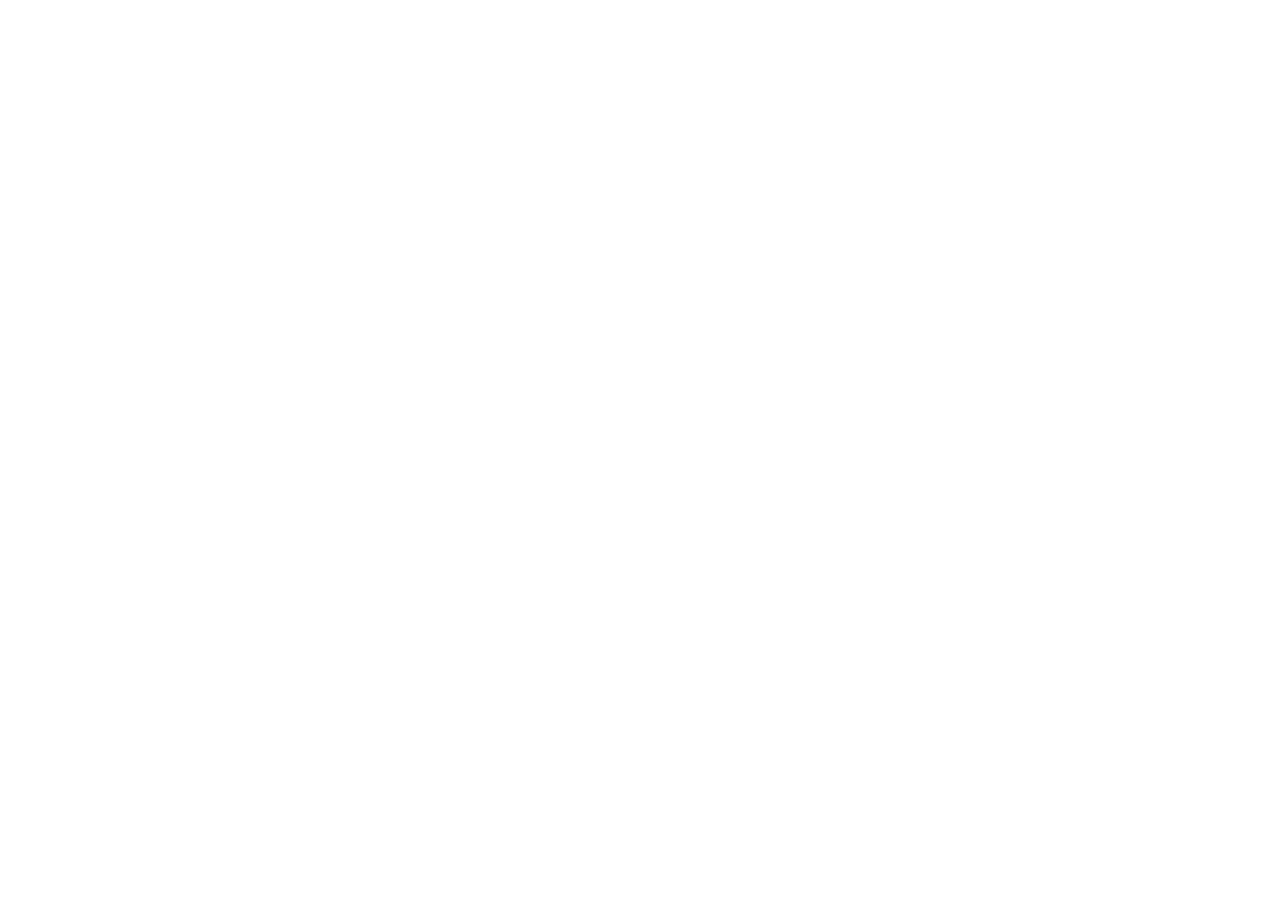
==== src/index.html @ 1e064d20 "setup develop branch and ready" ====
<!DOCTYPE html>
<html lang="en">
  <head>
    <meta charset="UTF-8" />
    <meta http-equiv="X-UA-Compatible" content="IE=edge" />
    <meta name="viewport" content="width=device-width, initial-scale=1.0" />
    <title>Candy Shop</title>
  </head>
  <body></body>
</html>
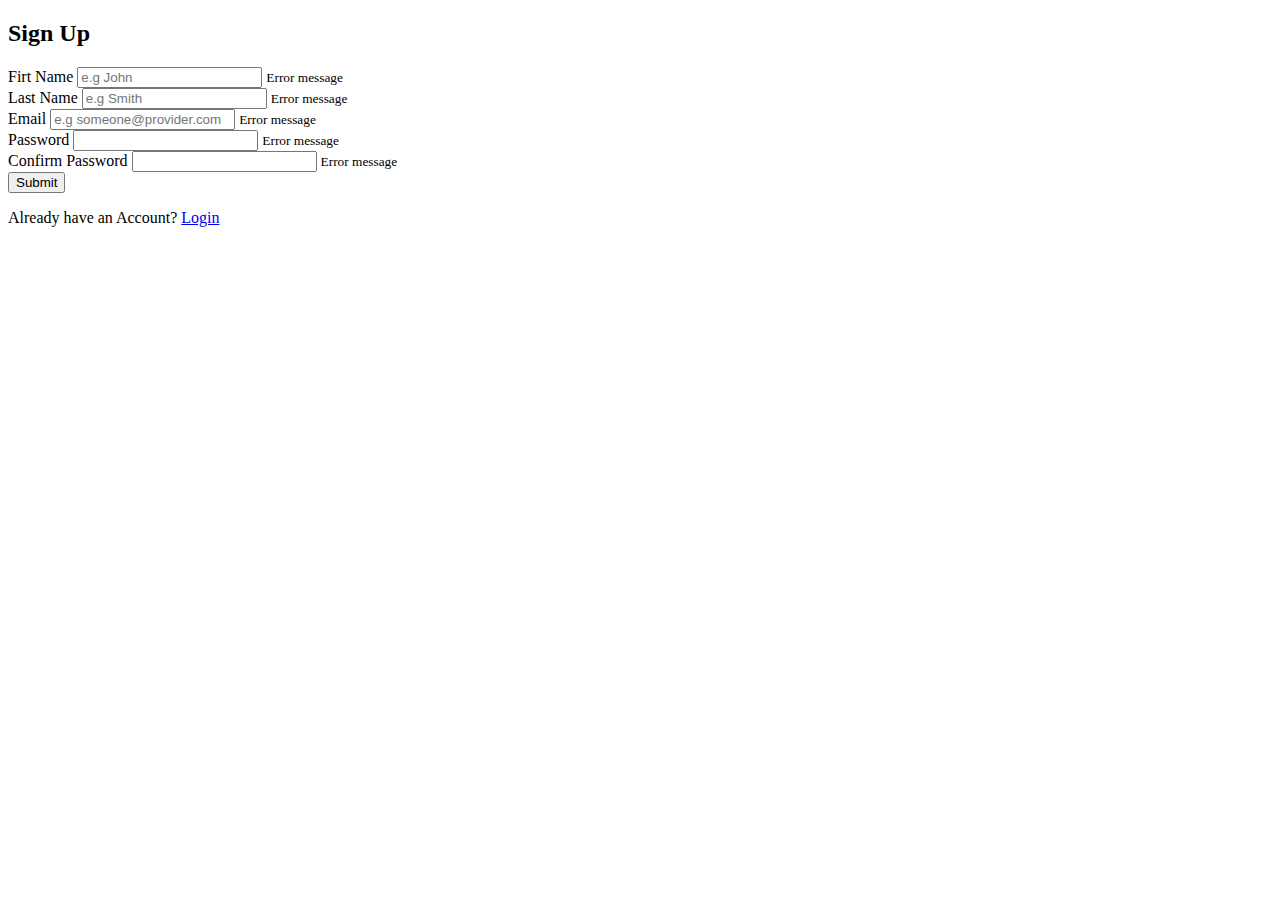
==== commit a29709a4: "signUp and login page done!" ====
--- a/src/index.html
+++ b/src/index.html
@@ -4,7 +4,51 @@
     <meta charset="UTF-8" />
     <meta http-equiv="X-UA-Compatible" content="IE=edge" />
     <meta name="viewport" content="width=device-width, initial-scale=1.0" />
-    <title>Candy Shop</title>
+    <link rel="stylesheet" href="/src/style.css" />
+    <title>ProShop</title>
   </head>
+
+  <div class="container">
+    <form id="form" class="form">
+      <h2>Sign Up</h2>
+
+      <div class="form-control">
+        <label for="first-name">Firt Name</label>
+        <input type="text" id="first-name" placeholder="e.g John" />
+        <small>Error message</small>
+      </div>
+
+      <div class="form-control">
+        <label for="last-name">Last Name</label>
+        <input type="text" id="last-name" placeholder="e.g Smith" />
+        <small>Error message</small>
+      </div>
+
+      <div class="form-control">
+        <label for="email">Email</label>
+        <input type="text" id="email" placeholder="e.g someone@provider.com" />
+        <small>Error message</small>
+      </div>
+
+      <div class="form-control">
+        <label for="password">Password</label>
+        <input type="password" id="password" placeholder="" />
+        <small>Error message</small>
+      </div>
+
+      <div class="form-control">
+        <label for="confirm-password">Confirm Password</label>
+        <input type="password" id="confirm-password" placeholder="" />
+        <small>Error message</small>
+      </div>
+      <button type="button">Submit</button>
+    </form>
+  </div>
+
+  <div class="header">
+    <p class="already-have-account" ></p>Already have an Account? <a href="login.html">Login</a></p>
+  </div>
+
+  <script src="/src/script.js"></script>
   <body></body>
 </html>
--- a/src/style.css
+++ b/src/style.css
@@ -0,0 +1 @@
+@import url("https://fonts.googleapis.com/css2?family=Open+Sans&display=swap");
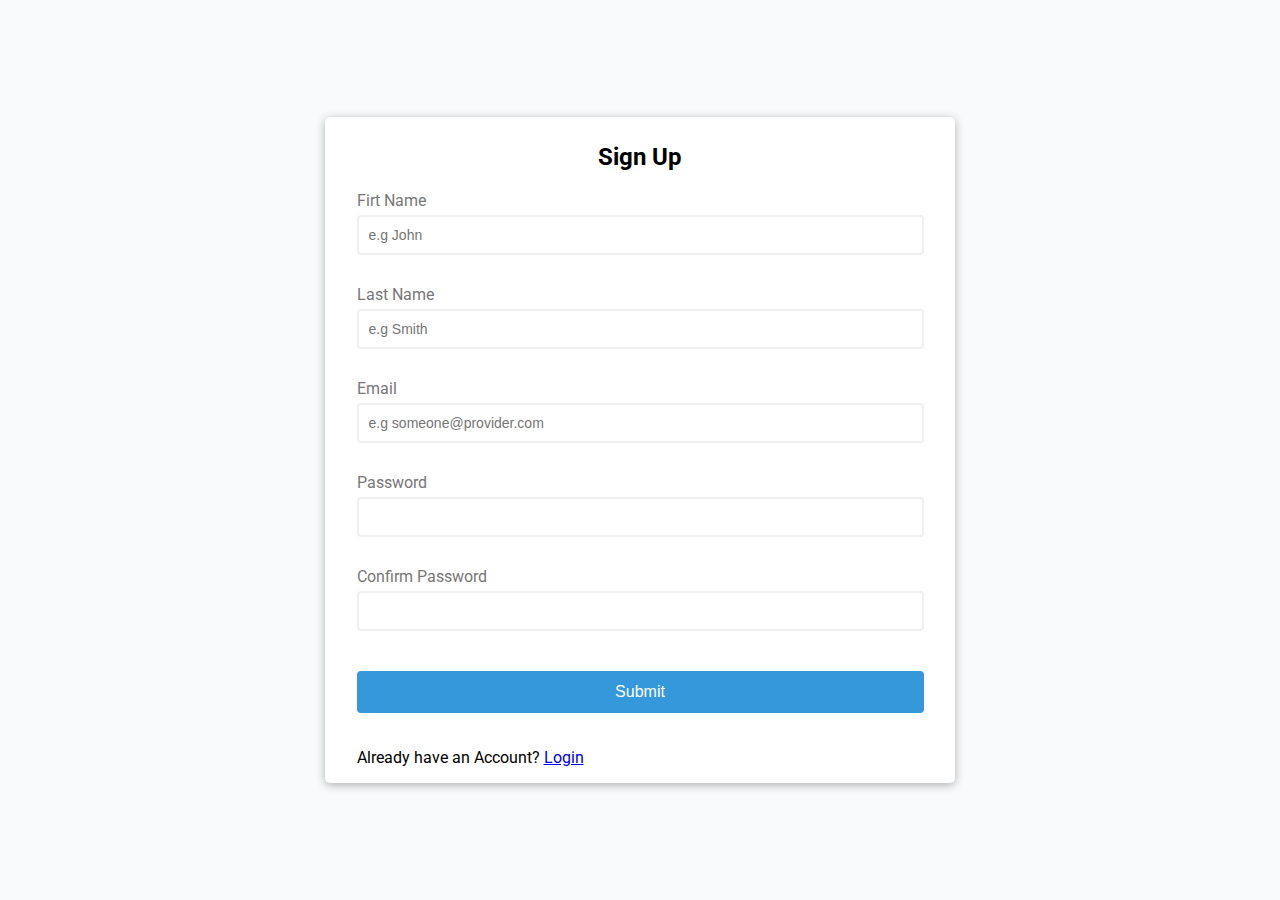
==== commit 65010c80: "basic sign up page done" ====
--- a/src/index.html
+++ b/src/index.html
@@ -43,12 +43,16 @@
       </div>
       <button type="button">Submit</button>
     </form>
+
+    <br>
+    <div class="login-label">
+      <p class="already-have-account" ></p>Already have an Account? <a href="login.html">Login</a></p>
+    </div>
+
+
   </div>
 
-  <div class="header">
-    <p class="already-have-account" ></p>Already have an Account? <a href="login.html">Login</a></p>
-  </div>
-
+  
   <script src="/src/script.js"></script>
   <body></body>
 </html>
--- a/src/style.css
+++ b/src/style.css
@@ -1 +1,103 @@
-@import url("https://fonts.googleapis.com/css2?family=Open+Sans&display=swap");
+/* @import url('https://fonts.googleapis.com/css2?family=Open+Sans:wdth,wght@82.3,375;100,300&display=swap'); */
+
+@import url('https://fonts.googleapis.com/css2?family=Roboto:wght@300;400&display=swap');
+
+:root {
+  --success-color: #2ecc71;
+  --error-color: #e74c3c;
+}
+
+* {
+  box-sizing: border-box;
+}
+body {
+  background-color: #f9fafb;
+  font-family: Roboto, sans-serif;
+  display: flex;
+  align-items: center;
+  justify-content: center;
+  min-height: 100vh;
+  margin: 0;
+}
+
+.container {
+  background-color: #fff;
+  border-radius: 5px;
+  box-shadow: 0 2px 10px rgba(0, 0, 0, 0.3);
+  /* width: 400px; */
+  width: 70vh;
+  padding-top: 2%;
+}
+
+.login-label {
+  padding-left: 5%;
+}
+
+.form {
+  padding: 30px, 40px;
+  padding-left: 5%;
+  padding-right: 5%;
+}
+
+h2 {
+  text-align: center;
+  margin: 0 0 20px;
+}
+
+.form-control {
+  margin-bottom: 10px;
+  padding-bottom: 20px;
+  position: relative;
+}
+
+.form-control label {
+  color: #777;
+  display: block;
+  margin-bottom: 5px;
+}
+
+.form-control input {
+  border: 2px solid #f0f0f0;
+  display: block;
+  border-radius: 4px;
+  width: 100%;
+  padding: 10px;
+  font-size: 14px;
+}
+
+.form-control input:focus {
+  outline: 0;
+  border-color: #777;
+}
+
+.form-control.success input {
+  border-color: var(--success-color);
+}
+.form-control.error input {
+  border-color: var(--error-color);
+}
+
+.form-control small {
+  color: var(--error-color);
+  position: absolute;
+  bottom: 0;
+  left: 0;
+  visibility: hidden;
+}
+
+.form-control.error small {
+  visibility: visible;
+}
+
+.form button {
+  cursor: pointer;
+  background-color: #3498db;
+  border: 2px solid #3498db;
+  border-radius: 4px;
+  color: #fff;
+  display: block;
+  font-size: 16px;
+  padding: 10px;
+  margin-top: 20px;
+  width: 100%;
+}
